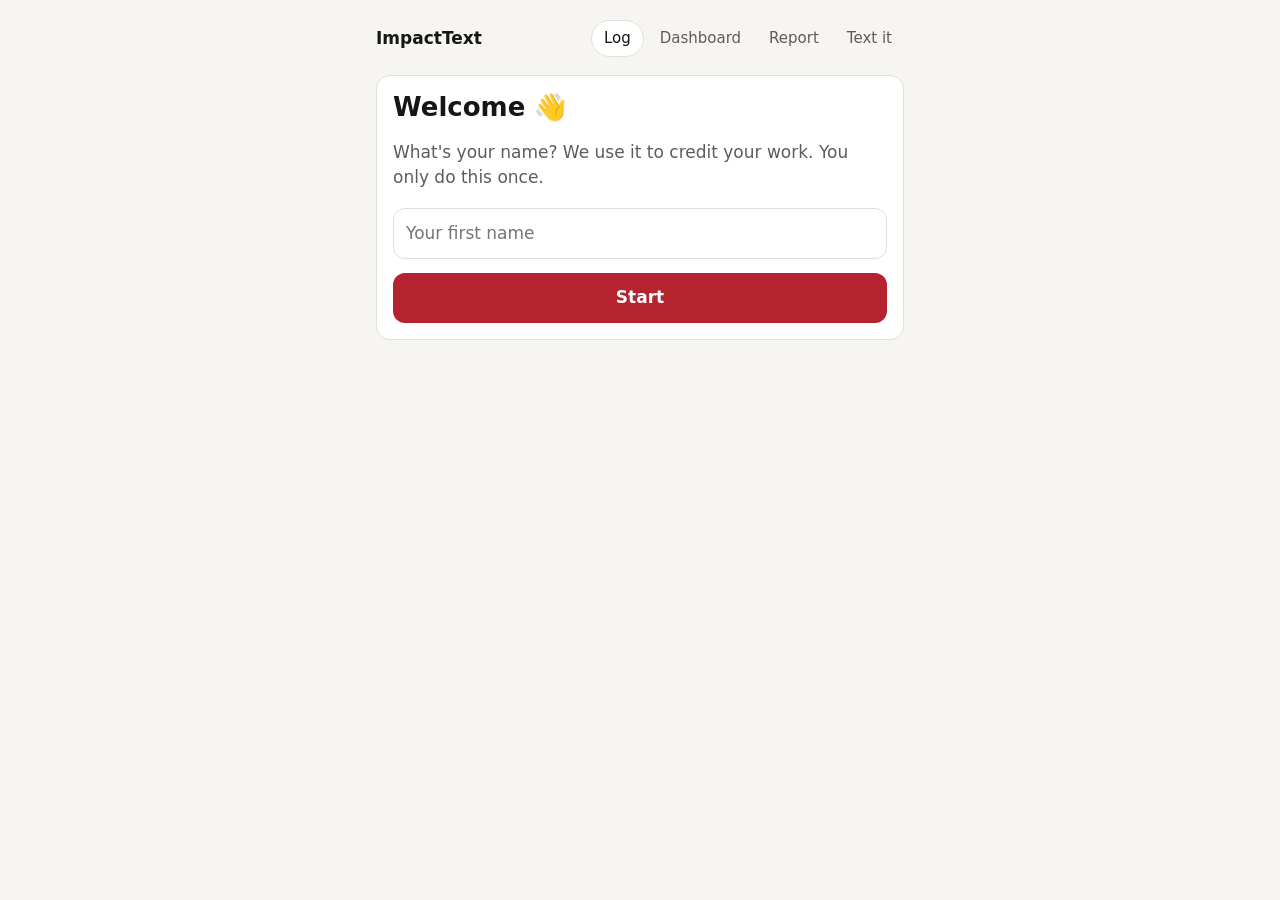
==== static/index.html @ be94c286 "Track 03: ImpactText - log by SMS, voice or web; dashboard, grant report, CSV export, eval Co-Author" ====
<!doctype html>
<html lang="en">
<head>
  <meta charset="utf-8">
  <meta name="viewport" content="width=device-width, initial-scale=1">
  <title>ImpactText · Log</title>
  <link rel="stylesheet" href="/static/style.css">
  <style>
    main { max-width: 560px; }
    .mic { width: 100%; padding: 26px 18px; font-size: 22px; border-radius: 18px; display: flex; gap: 12px; align-items: center; justify-content: center; }
    .mic.listening { background: var(--ok); color: var(--bg); animation: pulse 1.2s infinite; }
    @keyframes pulse { 50% { opacity: .75; } }
    .or { text-align: center; margin: 14px 0; }
    .examples { display: flex; flex-wrap: wrap; gap: 8px; margin-top: 10px; }
    .examples button { font-size: 14px; padding: 6px 12px; font-weight: 400; }
    .save { width: 100%; margin-top: 12px; font-size: 20px; padding: 16px; }
    .done { background: var(--ok-bg); border-color: transparent; margin-top: 16px; }
    .done b { color: var(--ok); }
    .fields { display: grid; grid-template-columns: auto 1fr; gap: 4px 12px; font-size: 15px; margin: 10px 0; }
    .fields dt { color: var(--muted); }
    .fields dd { margin: 0; }
    .row { display: flex; gap: 8px; align-items: center; justify-content: space-between; flex-wrap: wrap; }
  </style>
</head>
<body>
<main>
  <nav>
    <a class="brand" href="/">ImpactText</a>
    <a class="tab" href="/" aria-current="page">Log</a>
    <a class="tab" href="/dashboard">Dashboard</a>
    <a class="tab" href="/report">Report</a>
    <a class="tab" href="/phone">Text it</a>
  </nav>

  <section id="nameStep" class="card hidden">
    <h1>Welcome 👋</h1>
    <p class="muted">What's your name? We use it to credit your work. You only do this once.</p>
    <form id="nameForm" class="grid">
      <input id="nameInput" placeholder="Your first name" autocomplete="given-name" required>
      <button>Start</button>
    </form>
  </section>

  <section id="logStep" class="hidden">
    <div class="row" style="margin-bottom:12px">
      <h1>What did you do?</h1>
      <span class="small muted">Hi <b id="who"></b> · <a href="#" id="notMe">not you?</a></span>
    </div>

    <button id="mic" class="mic" type="button" aria-live="polite">🎤 <span id="micLabel">Tap and talk</span></button>
    <div class="row small muted" style="margin-top:6px">
      <span id="micHint">Say it like you'd tell a friend.</span>
      <label>Language <select id="lang" style="width:auto;padding:4px 8px"><option value="en-US">English</option><option value="es-US">Español</option></select></label>
    </div>

    <p class="or muted small">or type it</p>
    <form id="logForm">
      <textarea id="text" placeholder="Fed 20 kids at Sherman Park after school. Sent one mom to 414 LIFE, need to call her back Friday." required></textarea>
      <div class="examples" aria-label="Examples">
        <button type="button" class="ghost">Fed 25 people at the cookout on 35th &amp; Center</button>
        <button type="button" class="ghost">Shooting near Washington Park, sat with the family 3 hours, connected them to 414 LIFE</button>
        <button type="button" class="ghost">Took 8 teens to play basketball, talked about staying out of beef</button>
      </div>
      <button class="save" id="save">Save</button>
    </form>

    <section id="done" class="card done hidden" aria-live="polite">
      <b>✓ Saved.</b> <span id="doneText"></span>
      <dl class="fields" id="fields"></dl>
      <div class="row">
        <span class="small muted">Something wrong? Undo, fix it, and save again.</span>
        <button class="ghost" id="undo" type="button">Undo</button>
      </div>
    </section>

    <p class="small muted" style="margin-top:24px">No internet data? You can also <a href="/phone">text it</a> to the ComForce number. Names of people you helped are never stored.</p>
  </section>
</main>
<script>
const $ = (id) => document.getElementById(id);
const store = {
  get(k) { try { return localStorage.getItem(k); } catch { return null; } },
  set(k, v) { try { localStorage.setItem(k, v); } catch {} },
  del(k) { try { localStorage.removeItem(k); } catch {} },
};
let worker = store.get('worker');
let lastId = null, lastText = '';
let channel = 'web';

function show() {
  $('nameStep').classList.toggle('hidden', !!worker);
  $('logStep').classList.toggle('hidden', !worker);
  if (worker) $('who').textContent = worker;
}
$('nameForm').onsubmit = (e) => { e.preventDefault(); worker = $('nameInput').value.trim(); if (worker) { store.set('worker', worker); show(); } };
$('notMe').onclick = (e) => { e.preventDefault(); store.del('worker'); worker = null; show(); };
document.querySelectorAll('.examples button').forEach((b) => b.onclick = () => { $('text').value = b.textContent; channel = 'web'; });
$('lang').value = store.get('lang') || 'en-US';
$('lang').onchange = () => store.set('lang', $('lang').value);

// --- voice: free, runs in the browser (Chrome, Edge, Safari). Hidden if unsupported.
const SR = window.SpeechRecognition || window.webkitSpeechRecognition;
if (!SR) { $('mic').classList.add('hidden'); $('micHint').textContent = 'Voice not supported in this browser. Type instead.'; }
let rec = null;
$('mic').onclick = () => {
  if (rec) { rec.stop(); return; }
  rec = new SR(); rec.lang = $('lang').value; rec.interimResults = true; rec.continuous = true;
  const before = $('text').value ? $('text').value + ' ' : '';
  rec.onresult = (ev) => { $('text').value = before + Array.from(ev.results).map((r) => r[0].transcript).join(' '); channel = 'voice'; };
  rec.onend = () => { rec = null; $('mic').classList.remove('listening'); $('micLabel').textContent = 'Tap and talk'; };
  rec.onerror = (ev) => { $('micHint').textContent = ev.error === 'not-allowed' ? 'Allow the microphone to use voice.' : 'Voice stopped. Try again or type.'; };
  rec.start(); $('mic').classList.add('listening'); $('micLabel').textContent = 'Listening… tap when done';
};

const LABEL = { activity_type: 'Activity', people_served: 'People', youth_served: 'Youth', neighborhood: 'Where', referred_to: 'Referred to', outcome: 'Status', follow_up: 'Next step' };
$('logForm').onsubmit = async (e) => {
  e.preventDefault();
  if (rec) rec.stop();
  const text = $('text').value.trim(); if (text.length < 3) return;
  $('save').disabled = true; $('save').textContent = 'Saving…';
  try {
    const r = await fetch('/api/log', { method: 'POST', headers: { 'Content-Type': 'application/json' }, body: JSON.stringify({ text, worker, channel }) });
    if (!r.ok) throw new Error(r.status);
    const { entry } = await r.json();
    lastId = entry.id; lastText = text;
    $('doneText').textContent = entry.summary;
    $('fields').innerHTML = '';
    for (const [k, label] of Object.entries(LABEL)) {
      let v = entry[k];
      if (Array.isArray(v)) v = v.join(', ');
      if (!v || v === 'unknown') continue;
      if (typeof v === 'string') v = v.replaceAll('_', ' ');
      const dt = document.createElement('dt'); dt.textContent = label;
      const dd = document.createElement('dd'); dd.textContent = v;
      $('fields').append(dt, dd);
    }
    $('done').classList.remove('hidden');
    $('text').value = ''; channel = 'web';
  } catch (err) {
    alert('Could not save. Check your connection and try again. Your note is still in the box.');
  } finally {
    $('save').disabled = false; $('save').textContent = 'Save';
  }
};
$('undo').onclick = async () => {
  if (!lastId) return;
  await fetch('/api/entries/' + lastId, { method: 'DELETE' });
  $('done').classList.add('hidden'); lastId = null;
  $('text').value = lastText; $('text').focus();
};
show();
</script>
</body>
</html>
---- static/style.css ----
:root {
  color-scheme: light;
  --bg: #f6f5f2; --card: #ffffff; --ink: #161616; --muted: #5d5c58; --line: #e2e0da;
  --accent: #b4232f; --accent-ink: #ffffff; --ok: #1d7a3a; --ok-bg: #e7f4ea; --warn: #8a5a00; --warn-bg: #fdf3dc;
  --series-1: #2a78d6; --track: #eeece7;
}
@media (prefers-color-scheme: dark) {
  :root:not([data-theme="light"]) {
    color-scheme: dark;
    --bg: #121211; --card: #1c1c1b; --ink: #f0efec; --muted: #b3b2aa; --line: #34332f;
    --accent: #e0525c; --accent-ink: #160406; --ok: #6fd18c; --ok-bg: #16301e; --warn: #f0c060; --warn-bg: #33270d;
    --series-1: #3987e5; --track: #2a2a28;
  }
}
:root[data-theme="dark"] {
  color-scheme: dark;
  --bg: #121211; --card: #1c1c1b; --ink: #f0efec; --muted: #b3b2aa; --line: #34332f;
  --accent: #e0525c; --accent-ink: #160406; --ok: #6fd18c; --ok-bg: #16301e; --warn: #f0c060; --warn-bg: #33270d;
  --series-1: #3987e5; --track: #2a2a28;
}
* { box-sizing: border-box; }
body { margin: 0; font: 17px/1.5 system-ui, -apple-system, "Segoe UI", sans-serif; background: var(--bg); color: var(--ink); }
main { max-width: 1040px; margin: 0 auto; padding: 20px 16px 48px; }
a { color: inherit; }
h1 { font-size: 26px; margin: 0; line-height: 1.2; }
h2 { font-size: 18px; margin: 0 0 12px; }
.muted { color: var(--muted); }
.small { font-size: 14px; }
nav { display: flex; gap: 4px; flex-wrap: wrap; margin-bottom: 18px; align-items: center; }
nav .brand { font-weight: 700; margin-right: auto; text-decoration: none; }
nav a.tab { text-decoration: none; padding: 6px 12px; border-radius: 999px; font-size: 15px; color: var(--muted); }
nav a.tab[aria-current="page"] { background: var(--card); color: var(--ink); border: 1px solid var(--line); }
.card { background: var(--card); border: 1px solid var(--line); border-radius: 14px; padding: 16px; }
.grid { display: grid; gap: 14px; }
button, .btn { font: inherit; border: 0; border-radius: 12px; padding: 12px 18px; cursor: pointer; background: var(--accent); color: var(--accent-ink); font-weight: 600; text-decoration: none; display: inline-block; }
button.ghost, .btn.ghost { background: transparent; color: var(--ink); border: 1px solid var(--line); font-weight: 500; }
button:disabled { opacity: .55; cursor: wait; }
input, textarea, select { font: inherit; color: inherit; background: var(--card); border: 1px solid var(--line); border-radius: 12px; padding: 12px; width: 100%; }
textarea { resize: vertical; min-height: 120px; }
:focus-visible { outline: 3px solid var(--series-1); outline-offset: 2px; }
.pill { display: inline-block; padding: 2px 10px; border-radius: 999px; background: var(--track); font-size: 13px; }
.pill.warn { background: var(--warn-bg); color: var(--warn); }
.pill.ok { background: var(--ok-bg); color: var(--ok); }
.hidden { display: none !important; }
code { overflow-wrap: anywhere; }
html, body { overflow-x: hidden; }
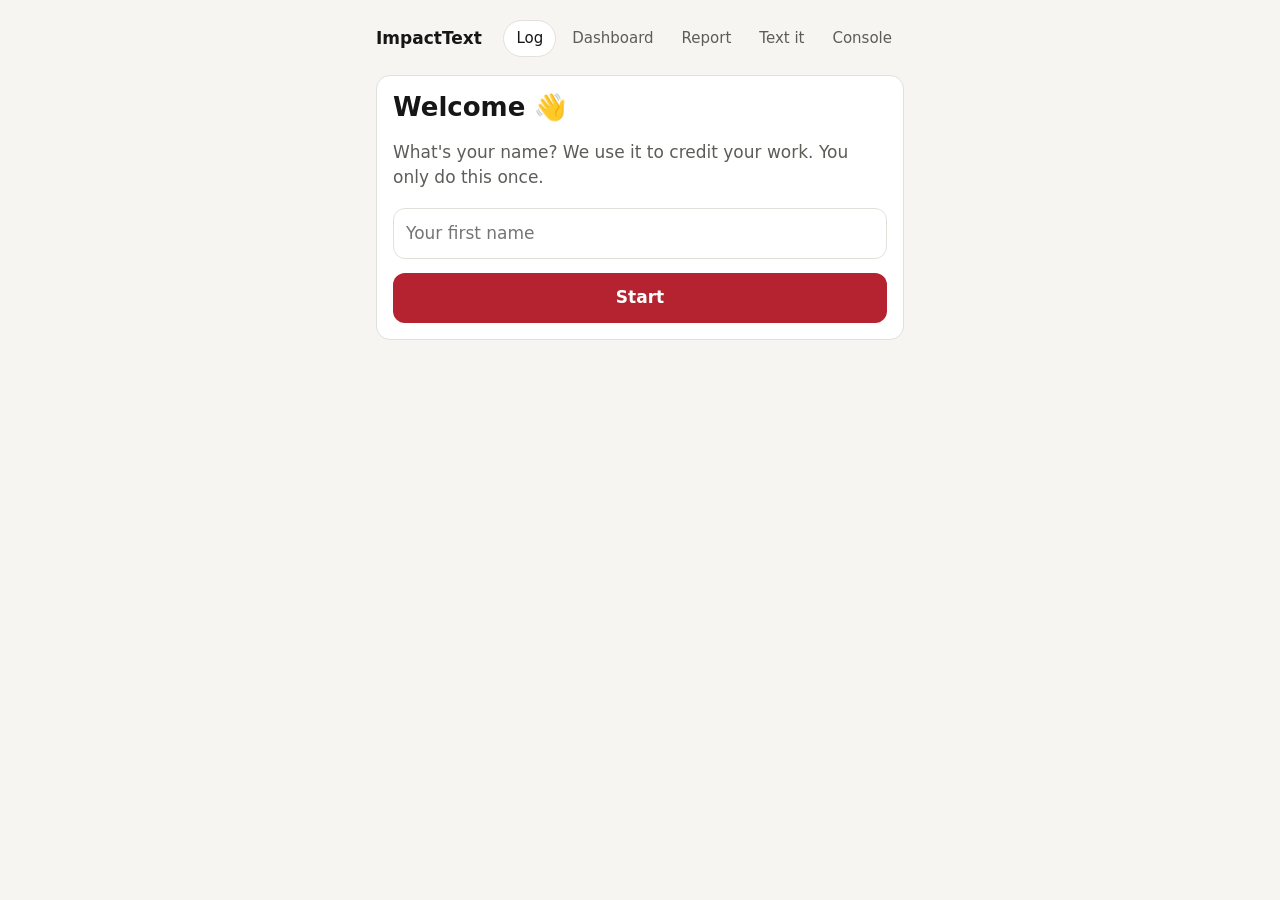
==== commit ba287227: "Testing console at /console: try notes, run evals and robustness, review labels, next-steps checklis" ====
--- a/static/index.html
+++ b/static/index.html
@@ -30,6 +30,7 @@
     <a class="tab" href="/dashboard">Dashboard</a>
     <a class="tab" href="/report">Report</a>
     <a class="tab" href="/phone">Text it</a>
+    <a class="tab" href="/console">Console</a>
   </nav>
 
   <section id="nameStep" class="card hidden">
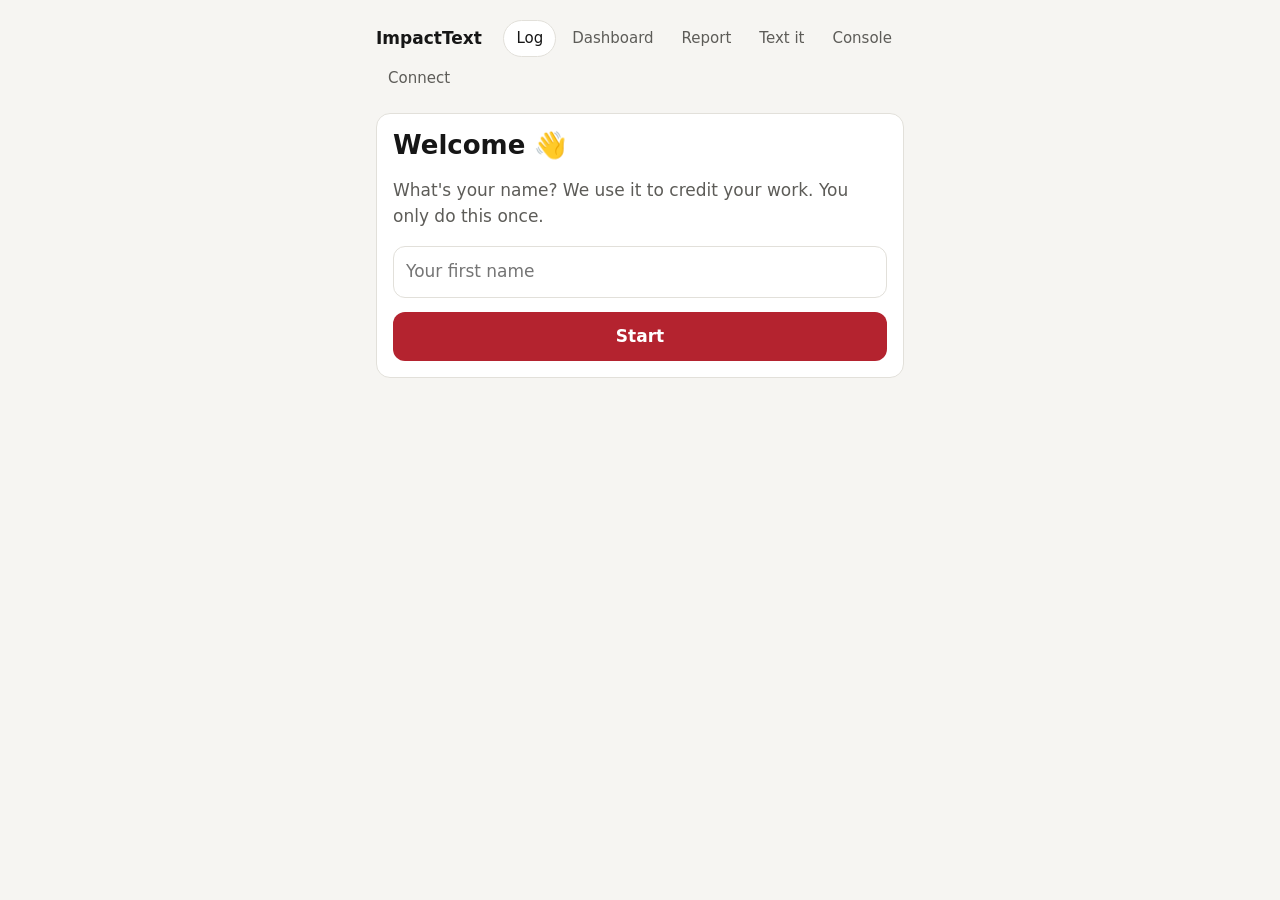
==== commit 46078f6f: "Phone app + Google/Microsoft/Apple calendars and spreadsheets (/connect) - Installable web app (mani" ====
--- a/static/index.html
+++ b/static/index.html
@@ -5,6 +5,14 @@
   <meta name="viewport" content="width=device-width, initial-scale=1">
   <title>ImpactText · Log</title>
   <link rel="stylesheet" href="/static/style.css">
+  <link rel="manifest" href="/manifest.webmanifest">
+  <meta name="theme-color" content="#b4232f">
+  <link rel="icon" href="/static/icons/favicon-32.png" sizes="32x32">
+  <link rel="apple-touch-icon" href="/static/icons/apple-touch-icon.png">
+  <meta name="apple-mobile-web-app-capable" content="yes">
+  <meta name="mobile-web-app-capable" content="yes">
+  <meta name="apple-mobile-web-app-title" content="ImpactText">
+  <script src="/static/pwa.js" defer></script>
   <style>
     main { max-width: 560px; }
     .mic { width: 100%; padding: 26px 18px; font-size: 22px; border-radius: 18px; display: flex; gap: 12px; align-items: center; justify-content: center; }
@@ -31,6 +39,7 @@
     <a class="tab" href="/report">Report</a>
     <a class="tab" href="/phone">Text it</a>
     <a class="tab" href="/console">Console</a>
+    <a class="tab" href="/connect">Connect</a>
   </nav>
 
   <section id="nameStep" class="card hidden">
@@ -74,7 +83,9 @@
       </div>
     </section>
 
-    <p class="small muted" style="margin-top:24px">No internet data? You can also <a href="/phone">text it</a> to the ComForce number. Names of people you helped are never stored.</p>
+    <section id="queued" class="card hidden" aria-live="polite" style="margin-top:16px"></section>
+
+    <p class="small muted" style="margin-top:24px">No signal? Save anyway: the note stays on this phone and is sent when you're back online. No internet data? You can also <a href="/phone">text it</a> to the ComForce number. Names of people you helped are never stored.</p>
   </section>
 </main>
 <script>
@@ -118,6 +129,7 @@
   e.preventDefault();
   if (rec) rec.stop();
   const text = $('text').value.trim(); if (text.length < 3) return;
+  if (navigator.onLine === false) { enqueue(text); return; }
   $('save').disabled = true; $('save').textContent = 'Saving…';
   try {
     const r = await fetch('/api/log', { method: 'POST', headers: { 'Content-Type': 'application/json' }, body: JSON.stringify({ text, worker, channel }) });
@@ -138,7 +150,11 @@
     $('done').classList.remove('hidden');
     $('text').value = ''; channel = 'web';
   } catch (err) {
-    alert('Could not save. Check your connection and try again. Your note is still in the box.');
+    if (err instanceof TypeError) {  // no connection: keep it on the phone instead of losing it
+      enqueue(text);
+    } else {
+      alert('Could not save (' + err.message + '). Your note is still in the box.');
+    }
   } finally {
     $('save').disabled = false; $('save').textContent = 'Save';
   }
@@ -149,7 +165,58 @@
   $('done').classList.add('hidden'); lastId = null;
   $('text').value = lastText; $('text').focus();
 };
+// --- offline: notes saved with no signal wait on this phone and go out when it's back online
+const QKEY = 'impacttext-queue';
+const queue = {
+  all() { try { return JSON.parse(localStorage.getItem(QKEY)) || []; } catch { return []; } },
+  save(q) { try { localStorage.setItem(QKEY, JSON.stringify(q)); return true; } catch { return false; } },
+};
+const today = () => new Date().toLocaleDateString('en-CA');  // YYYY-MM-DD on the phone's own calendar
+function enqueue(text) {
+  const q = queue.all();
+  q.push({ qid: Date.now() + '-' + Math.random().toString(36).slice(2, 7), text, worker, channel, logged_on: today() });
+  if (!queue.save(q)) { alert("No signal, and this browser won't let us keep the note. Copy it somewhere and try later."); return; }
+  $('text').value = ''; channel = 'web';
+  $('done').classList.add('hidden');
+  renderQueue();
+}
+function renderQueue(sent = 0) {
+  const n = queue.all().length, el = $('queued');
+  if (!n && !sent) { el.classList.add('hidden'); return; }
+  el.classList.remove('hidden');
+  el.innerHTML = n
+    ? `<b>📶 ${n} note${n === 1 ? '' : 's'} waiting for signal.</b> <span class="small muted">Saved on this phone. They send by themselves when you're back online.</span> <button class="ghost" type="button" id="retry" style="margin-top:8px;padding:6px 12px;font-size:14px">Try now</button>`
+    : `<b style="color:var(--ok)">✓ Sent ${sent} saved note${sent === 1 ? '' : 's'}.</b> <span class="small muted">Check them on the dashboard.</span>`;
+  const b = document.getElementById('retry'); if (b) b.onclick = flush;
+}
+let flushing = false;
+async function flush() {
+  if (flushing || !queue.all().length) return;
+  flushing = true;
+  let sent = 0;
+  try {
+    for (const item of queue.all()) {
+      const { qid, ...body } = item;
+      const r = await fetch('/api/log', { method: 'POST', headers: { 'Content-Type': 'application/json' }, body: JSON.stringify(body) });
+      if (!r.ok && r.status !== 422) break;  // server trouble: keep it and try later. 422 = the note itself is invalid: drop it
+      queue.save(queue.all().filter((x) => x.qid !== qid));
+      sent += r.ok;
+    }
+  } catch { /* still offline */ }
+  flushing = false;
+  renderQueue(sent);
+}
+window.addEventListener('online', flush);
+document.addEventListener('visibilitychange', () => { if (!document.hidden) flush(); });
+
+// --- Android "Share" to ImpactText (manifest share_target) and links like /?text=...
+const params = new URLSearchParams(location.search);
+const shared = [params.get('title'), params.get('text'), params.get('url')].filter(Boolean).join(' ').trim();
+if (shared) { $('text').value = shared.slice(0, 2000); history.replaceState(null, '', '/'); }
+
 show();
+renderQueue();
+flush();
 </script>
 </body>
 </html>
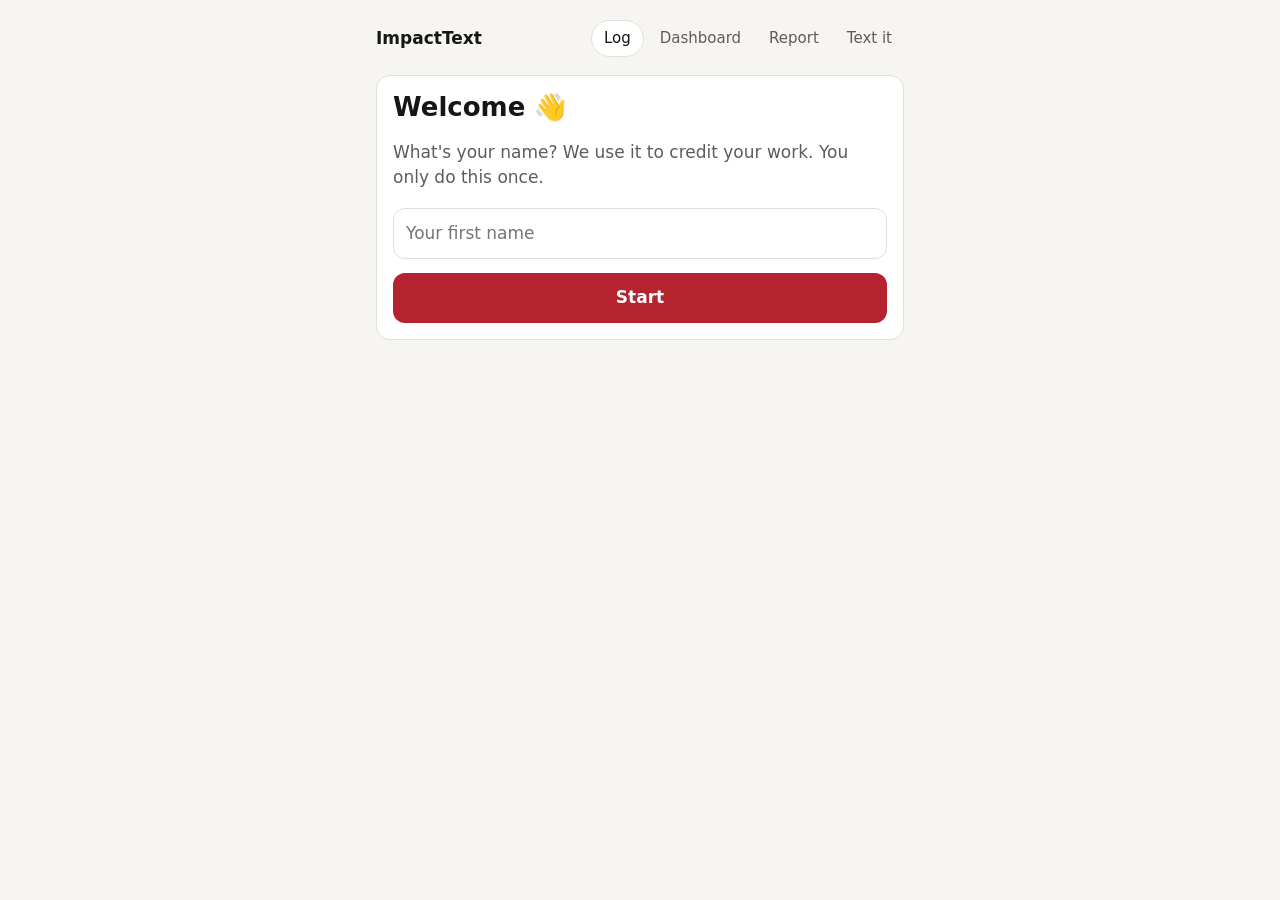
==== commit 33da1768: "Merge pull request #1 from speedysebi/track03-impact-log Track 03: ImpactText – log impact by text, " ====
--- a/static/index.html
+++ b/static/index.html
@@ -5,14 +5,6 @@
   <meta name="viewport" content="width=device-width, initial-scale=1">
   <title>ImpactText · Log</title>
   <link rel="stylesheet" href="/static/style.css">
-  <link rel="manifest" href="/manifest.webmanifest">
-  <meta name="theme-color" content="#b4232f">
-  <link rel="icon" href="/static/icons/favicon-32.png" sizes="32x32">
-  <link rel="apple-touch-icon" href="/static/icons/apple-touch-icon.png">
-  <meta name="apple-mobile-web-app-capable" content="yes">
-  <meta name="mobile-web-app-capable" content="yes">
-  <meta name="apple-mobile-web-app-title" content="ImpactText">
-  <script src="/static/pwa.js" defer></script>
   <style>
     main { max-width: 560px; }
     .mic { width: 100%; padding: 26px 18px; font-size: 22px; border-radius: 18px; display: flex; gap: 12px; align-items: center; justify-content: center; }
@@ -38,8 +30,6 @@
     <a class="tab" href="/dashboard">Dashboard</a>
     <a class="tab" href="/report">Report</a>
     <a class="tab" href="/phone">Text it</a>
-    <a class="tab" href="/console">Console</a>
-    <a class="tab" href="/connect">Connect</a>
   </nav>
 
   <section id="nameStep" class="card hidden">
@@ -83,9 +73,7 @@
       </div>
     </section>
 
-    <section id="queued" class="card hidden" aria-live="polite" style="margin-top:16px"></section>
-
-    <p class="small muted" style="margin-top:24px">No signal? Save anyway: the note stays on this phone and is sent when you're back online. No internet data? You can also <a href="/phone">text it</a> to the ComForce number. Names of people you helped are never stored.</p>
+    <p class="small muted" style="margin-top:24px">No internet data? You can also <a href="/phone">text it</a> to the ComForce number. Names of people you helped are never stored.</p>
   </section>
 </main>
 <script>
@@ -129,7 +117,6 @@
   e.preventDefault();
   if (rec) rec.stop();
   const text = $('text').value.trim(); if (text.length < 3) return;
-  if (navigator.onLine === false) { enqueue(text); return; }
   $('save').disabled = true; $('save').textContent = 'Saving…';
   try {
     const r = await fetch('/api/log', { method: 'POST', headers: { 'Content-Type': 'application/json' }, body: JSON.stringify({ text, worker, channel }) });
@@ -150,11 +137,7 @@
     $('done').classList.remove('hidden');
     $('text').value = ''; channel = 'web';
   } catch (err) {
-    if (err instanceof TypeError) {  // no connection: keep it on the phone instead of losing it
-      enqueue(text);
-    } else {
-      alert('Could not save (' + err.message + '). Your note is still in the box.');
-    }
+    alert('Could not save. Check your connection and try again. Your note is still in the box.');
   } finally {
     $('save').disabled = false; $('save').textContent = 'Save';
   }
@@ -165,58 +148,7 @@
   $('done').classList.add('hidden'); lastId = null;
   $('text').value = lastText; $('text').focus();
 };
-// --- offline: notes saved with no signal wait on this phone and go out when it's back online
-const QKEY = 'impacttext-queue';
-const queue = {
-  all() { try { return JSON.parse(localStorage.getItem(QKEY)) || []; } catch { return []; } },
-  save(q) { try { localStorage.setItem(QKEY, JSON.stringify(q)); return true; } catch { return false; } },
-};
-const today = () => new Date().toLocaleDateString('en-CA');  // YYYY-MM-DD on the phone's own calendar
-function enqueue(text) {
-  const q = queue.all();
-  q.push({ qid: Date.now() + '-' + Math.random().toString(36).slice(2, 7), text, worker, channel, logged_on: today() });
-  if (!queue.save(q)) { alert("No signal, and this browser won't let us keep the note. Copy it somewhere and try later."); return; }
-  $('text').value = ''; channel = 'web';
-  $('done').classList.add('hidden');
-  renderQueue();
-}
-function renderQueue(sent = 0) {
-  const n = queue.all().length, el = $('queued');
-  if (!n && !sent) { el.classList.add('hidden'); return; }
-  el.classList.remove('hidden');
-  el.innerHTML = n
-    ? `<b>📶 ${n} note${n === 1 ? '' : 's'} waiting for signal.</b> <span class="small muted">Saved on this phone. They send by themselves when you're back online.</span> <button class="ghost" type="button" id="retry" style="margin-top:8px;padding:6px 12px;font-size:14px">Try now</button>`
-    : `<b style="color:var(--ok)">✓ Sent ${sent} saved note${sent === 1 ? '' : 's'}.</b> <span class="small muted">Check them on the dashboard.</span>`;
-  const b = document.getElementById('retry'); if (b) b.onclick = flush;
-}
-let flushing = false;
-async function flush() {
-  if (flushing || !queue.all().length) return;
-  flushing = true;
-  let sent = 0;
-  try {
-    for (const item of queue.all()) {
-      const { qid, ...body } = item;
-      const r = await fetch('/api/log', { method: 'POST', headers: { 'Content-Type': 'application/json' }, body: JSON.stringify(body) });
-      if (!r.ok && r.status !== 422) break;  // server trouble: keep it and try later. 422 = the note itself is invalid: drop it
-      queue.save(queue.all().filter((x) => x.qid !== qid));
-      sent += r.ok;
-    }
-  } catch { /* still offline */ }
-  flushing = false;
-  renderQueue(sent);
-}
-window.addEventListener('online', flush);
-document.addEventListener('visibilitychange', () => { if (!document.hidden) flush(); });
-
-// --- Android "Share" to ImpactText (manifest share_target) and links like /?text=...
-const params = new URLSearchParams(location.search);
-const shared = [params.get('title'), params.get('text'), params.get('url')].filter(Boolean).join(' ').trim();
-if (shared) { $('text').value = shared.slice(0, 2000); history.replaceState(null, '', '/'); }
-
 show();
-renderQueue();
-flush();
 </script>
 </body>
 </html>
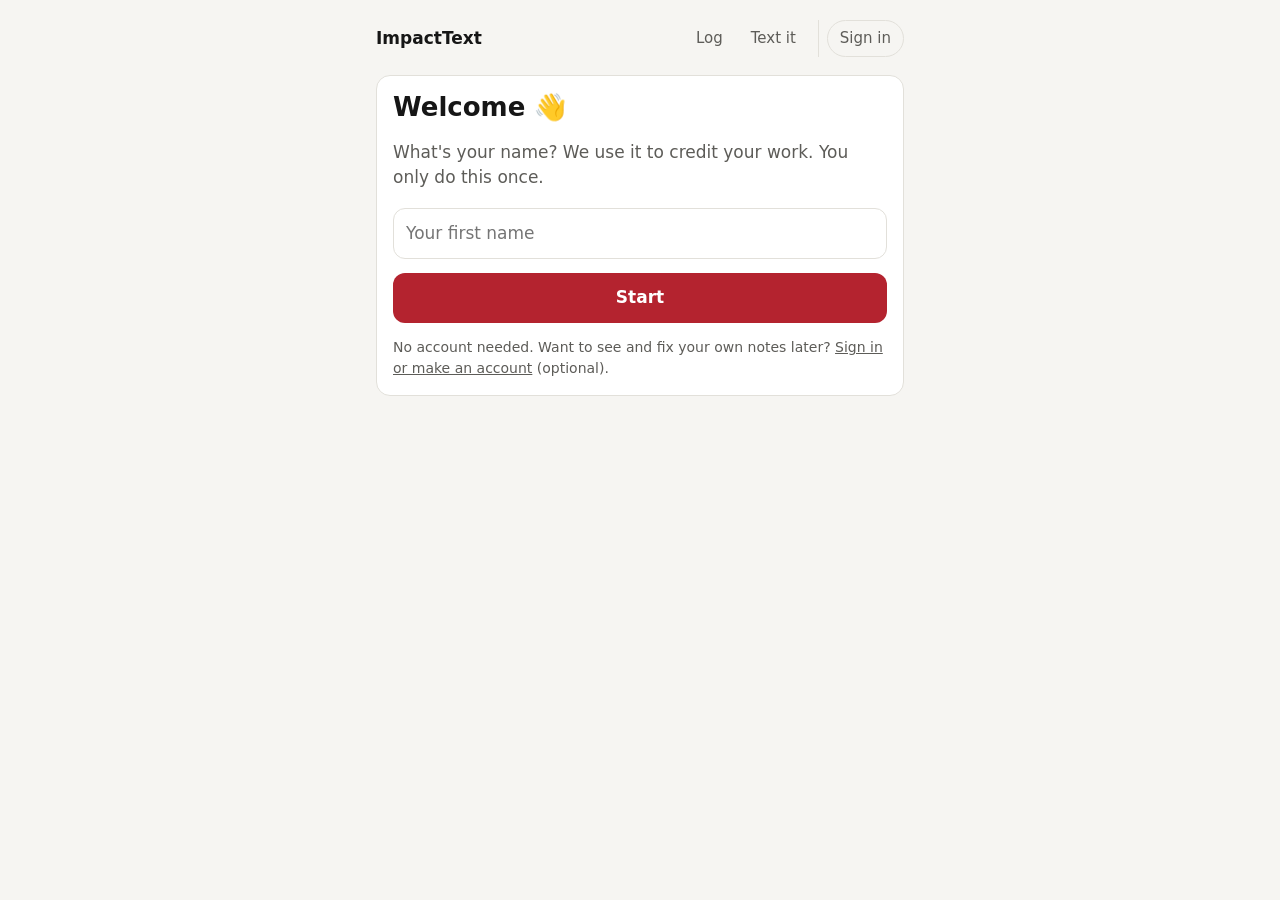
==== commit 47272ffd: "Admin side + regular-person side (sign-in optional), phone-emulation tests, review fixes for #3/#4 R" ====
--- a/static/index.html
+++ b/static/index.html
@@ -5,6 +5,15 @@
   <meta name="viewport" content="width=device-width, initial-scale=1">
   <title>ImpactText · Log</title>
   <link rel="stylesheet" href="/static/style.css">
+  <link rel="manifest" href="/manifest.webmanifest">
+  <meta name="theme-color" content="#b4232f">
+  <link rel="icon" href="/static/icons/favicon-32.png" sizes="32x32">
+  <link rel="apple-touch-icon" href="/static/icons/apple-touch-icon.png">
+  <meta name="apple-mobile-web-app-capable" content="yes">
+  <meta name="mobile-web-app-capable" content="yes">
+  <meta name="apple-mobile-web-app-title" content="ImpactText">
+  <script src="/static/pwa.js" defer></script>
+  <script src="/static/nav.js" defer></script>
   <style>
     main { max-width: 560px; }
     .mic { width: 100%; padding: 26px 18px; font-size: 22px; border-radius: 18px; display: flex; gap: 12px; align-items: center; justify-content: center; }
@@ -24,13 +33,7 @@
 </head>
 <body>
 <main>
-  <nav>
-    <a class="brand" href="/">ImpactText</a>
-    <a class="tab" href="/" aria-current="page">Log</a>
-    <a class="tab" href="/dashboard">Dashboard</a>
-    <a class="tab" href="/report">Report</a>
-    <a class="tab" href="/phone">Text it</a>
-  </nav>
+  <nav data-nav></nav>
 
   <section id="nameStep" class="card hidden">
     <h1>Welcome 👋</h1>
@@ -39,12 +42,13 @@
       <input id="nameInput" placeholder="Your first name" autocomplete="given-name" required>
       <button>Start</button>
     </form>
+    <p class="small muted" style="margin:14px 0 0">No account needed. Want to see and fix your own notes later? <a href="/login?next=/">Sign in or make an account</a> (optional).</p>
   </section>
 
   <section id="logStep" class="hidden">
     <div class="row" style="margin-bottom:12px">
       <h1>What did you do?</h1>
-      <span class="small muted">Hi <b id="who"></b> · <a href="#" id="notMe">not you?</a></span>
+      <span class="small muted">Hi <b id="who"></b> · <a href="#" id="notMe">not you?</a><span id="mineLink" class="hidden"> · <a href="/me">My notes</a></span></span>
     </div>
 
     <button id="mic" class="mic" type="button" aria-live="polite">🎤 <span id="micLabel">Tap and talk</span></button>
@@ -55,7 +59,7 @@
 
     <p class="or muted small">or type it</p>
     <form id="logForm">
-      <textarea id="text" placeholder="Fed 20 kids at Sherman Park after school. Sent one mom to 414 LIFE, need to call her back Friday." required></textarea>
+      <textarea id="text" maxlength="2000" placeholder="Fed 20 kids at Sherman Park after school. Sent one mom to 414 LIFE, need to call her back Friday." required></textarea>
       <div class="examples" aria-label="Examples">
         <button type="button" class="ghost">Fed 25 people at the cookout on 35th &amp; Center</button>
         <button type="button" class="ghost">Shooting near Washington Park, sat with the family 3 hours, connected them to 414 LIFE</button>
@@ -73,7 +77,9 @@
       </div>
     </section>
 
-    <p class="small muted" style="margin-top:24px">No internet data? You can also <a href="/phone">text it</a> to the ComForce number. Names of people you helped are never stored.</p>
+    <section id="queued" class="card hidden" aria-live="polite" style="margin-top:16px"></section>
+
+    <p class="small muted" style="margin-top:24px">No signal? Save anyway: the note stays on this phone and is sent when you're back online. No internet data? You can also <a href="/phone">text it</a> to the ComForce number. Names of people you helped are never stored.</p>
   </section>
 </main>
 <script>
@@ -84,16 +90,30 @@
   del(k) { try { localStorage.removeItem(k); } catch {} },
 };
 let worker = store.get('worker');
-let lastId = null, lastText = '';
+let lastId = null, lastText = '', lastUndo = '';
 let channel = 'web';
+let account = null;  // signed in (optional): notes are credited to the account and show on My notes
 
 function show() {
+  if (account) worker = account;
   $('nameStep').classList.toggle('hidden', !!worker);
   $('logStep').classList.toggle('hidden', !worker);
   if (worker) $('who').textContent = worker;
-}
+  $('notMe').textContent = account ? 'sign out' : 'not you?';
+  $('mineLink').classList.toggle('hidden', !account);
+}
+document.addEventListener('me', (ev) => {
+  const me = ev.detail;
+  account = me.signed_in && me.name !== 'Admin' ? me.name : null;
+  show();
+});
 $('nameForm').onsubmit = (e) => { e.preventDefault(); worker = $('nameInput').value.trim(); if (worker) { store.set('worker', worker); show(); } };
-$('notMe').onclick = (e) => { e.preventDefault(); store.del('worker'); worker = null; show(); };
+$('notMe').onclick = async (e) => {
+  e.preventDefault();
+  if (account) { await fetch('/api/auth/logout', { method: 'POST' }).catch(() => {}); account = null; store.del('worker'); location.reload(); return; }
+  store.del('worker'); worker = null; show();
+};
+const newId = () => (crypto.randomUUID ? crypto.randomUUID() : Date.now() + '-' + Math.random().toString(36).slice(2, 10)).replace(/[^A-Za-z0-9_-]/g, '');
 document.querySelectorAll('.examples button').forEach((b) => b.onclick = () => { $('text').value = b.textContent; channel = 'web'; });
 $('lang').value = store.get('lang') || 'en-US';
 $('lang').onchange = () => store.set('lang', $('lang').value);
@@ -117,12 +137,14 @@
   e.preventDefault();
   if (rec) rec.stop();
   const text = $('text').value.trim(); if (text.length < 3) return;
+  const client_id = newId();  // same id if this note is resent later, so it can't count twice
+  if (navigator.onLine === false) { enqueue(text, client_id); return; }
   $('save').disabled = true; $('save').textContent = 'Saving…';
   try {
-    const r = await fetch('/api/log', { method: 'POST', headers: { 'Content-Type': 'application/json' }, body: JSON.stringify({ text, worker, channel }) });
+    const r = await fetch('/api/log', { method: 'POST', headers: { 'Content-Type': 'application/json' }, body: JSON.stringify({ text, worker, channel, client_id }) });
     if (!r.ok) throw new Error(r.status);
-    const { entry } = await r.json();
-    lastId = entry.id; lastText = text;
+    const { entry, undo_token } = await r.json();
+    lastId = entry.id; lastText = text; lastUndo = undo_token;
     $('doneText').textContent = entry.summary;
     $('fields').innerHTML = '';
     for (const [k, label] of Object.entries(LABEL)) {
@@ -137,18 +159,78 @@
     $('done').classList.remove('hidden');
     $('text').value = ''; channel = 'web';
   } catch (err) {
-    alert('Could not save. Check your connection and try again. Your note is still in the box.');
+    if (err instanceof TypeError) {  // no connection: keep it on the phone instead of losing it
+      enqueue(text, client_id);
+    } else {
+      alert('Could not save (' + err.message + '). Your note is still in the box.');
+    }
   } finally {
     $('save').disabled = false; $('save').textContent = 'Save';
   }
 };
 $('undo').onclick = async () => {
   if (!lastId) return;
-  await fetch('/api/entries/' + lastId, { method: 'DELETE' });
-  $('done').classList.add('hidden'); lastId = null;
-  $('text').value = lastText; $('text').focus();
-};
+  $('undo').disabled = true;
+  try {
+    const r = await fetch('/api/entries/' + lastId, { method: 'DELETE', headers: { 'X-Undo-Token': lastUndo } });
+    if (!r.ok && r.status !== 404) { alert("Couldn't undo that one. Ask an admin to remove it."); return; }
+    $('done').classList.add('hidden'); lastId = null;
+    $('text').value = lastText; $('text').focus();
+  } catch { alert('No connection, so it could not be undone yet. Try again in a moment.'); }
+  finally { $('undo').disabled = false; }
+};
+// --- offline: notes saved with no signal wait on this phone and go out when it's back online
+const QKEY = 'impacttext-queue';
+const queue = {
+  all() { try { return JSON.parse(localStorage.getItem(QKEY)) || []; } catch { return []; } },
+  save(q) { try { localStorage.setItem(QKEY, JSON.stringify(q)); return true; } catch { return false; } },
+};
+const today = () => new Date().toLocaleDateString('en-CA');  // YYYY-MM-DD on the phone's own calendar
+function enqueue(text, client_id) {
+  const q = queue.all();
+  q.push({ qid: client_id, client_id, text: text.slice(0, 2000), worker, channel, logged_on: today() });
+  if (!queue.save(q)) { alert("No signal, and this browser won't let us keep the note. Copy it somewhere and try later."); return; }
+  $('text').value = ''; channel = 'web';
+  $('done').classList.add('hidden');
+  renderQueue();
+}
+function renderQueue(sent = 0) {
+  const n = queue.all().length, el = $('queued');
+  if (!n && !sent) { el.classList.add('hidden'); return; }
+  el.classList.remove('hidden');
+  el.innerHTML = n
+    ? `<b>📶 ${n} note${n === 1 ? '' : 's'} waiting for signal.</b> <span class="small muted">Saved on this phone. They send by themselves when you're back online.</span> <button class="ghost" type="button" id="retry" style="margin-top:8px;padding:6px 12px;font-size:14px">Try now</button>`
+    : `<b style="color:var(--ok)">✓ Sent ${sent} saved note${sent === 1 ? '' : 's'}.</b> <span class="small muted">Check them on the dashboard.</span>`;
+  const b = document.getElementById('retry'); if (b) b.onclick = flush;
+}
+let flushing = false;
+async function flush() {
+  if (flushing || !queue.all().length) return;
+  flushing = true;
+  let sent = 0;
+  try {
+    for (const item of queue.all()) {
+      const { qid, ...body } = item;
+      const r = await fetch('/api/log', { method: 'POST', headers: { 'Content-Type': 'application/json' }, body: JSON.stringify(body) });
+      if (!r.ok && r.status !== 422) break;  // server trouble: keep it and try later. 422 = the note itself is invalid: drop it
+      queue.save(queue.all().filter((x) => x.qid !== qid));
+      sent += r.ok;
+    }
+  } catch { /* still offline */ }
+  flushing = false;
+  renderQueue(sent);
+}
+window.addEventListener('online', flush);
+document.addEventListener('visibilitychange', () => { if (!document.hidden) flush(); });
+
+// --- Android "Share" to ImpactText (manifest share_target) and links like /?text=...
+const params = new URLSearchParams(location.search);
+const shared = [params.get('title'), params.get('text'), params.get('url')].filter(Boolean).join(' ').trim();
+if (shared) { $('text').value = shared.slice(0, 2000); history.replaceState(null, '', '/'); }
+
 show();
+renderQueue();
+flush();
 </script>
 </body>
 </html>
--- a/static/style.css
+++ b/static/style.css
@@ -44,3 +44,16 @@
 .hidden { display: none !important; }
 code { overflow-wrap: anywhere; }
 html, body { overflow-x: hidden; }
+nav .tabs { display: flex; gap: 4px; order: 1; }
+nav .account { display: inline-flex; gap: 6px; align-items: center; order: 2; margin-left: 6px; padding-left: 8px; border-left: 1px solid var(--line); }
+nav .who { color: var(--muted); max-width: 12em; overflow: hidden; text-overflow: ellipsis; white-space: nowrap; }
+nav .linkish { background: none; border: 0; font: inherit; font-size: 15px; color: var(--muted); padding: 6px 10px; font-weight: 400; cursor: pointer; }
+nav .signin { color: var(--ink); border: 1px solid var(--line); }
+.pill.admin { background: var(--ink); color: var(--bg); font-size: 12px; padding: 1px 8px; }
+@media (max-width: 640px) {
+  /* phone: brand + account on top, tabs on one row below that scrolls sideways instead of wrapping */
+  nav .account { margin-left: 0; padding-left: 0; border-left: 0; }
+  nav .tabs { order: 3; flex: 1 0 100%; overflow-x: auto; scrollbar-width: none; margin: 2px -16px 0; padding: 2px 16px; }
+  nav .tabs::-webkit-scrollbar { display: none; }
+  nav .tabs a.tab { white-space: nowrap; }
+}
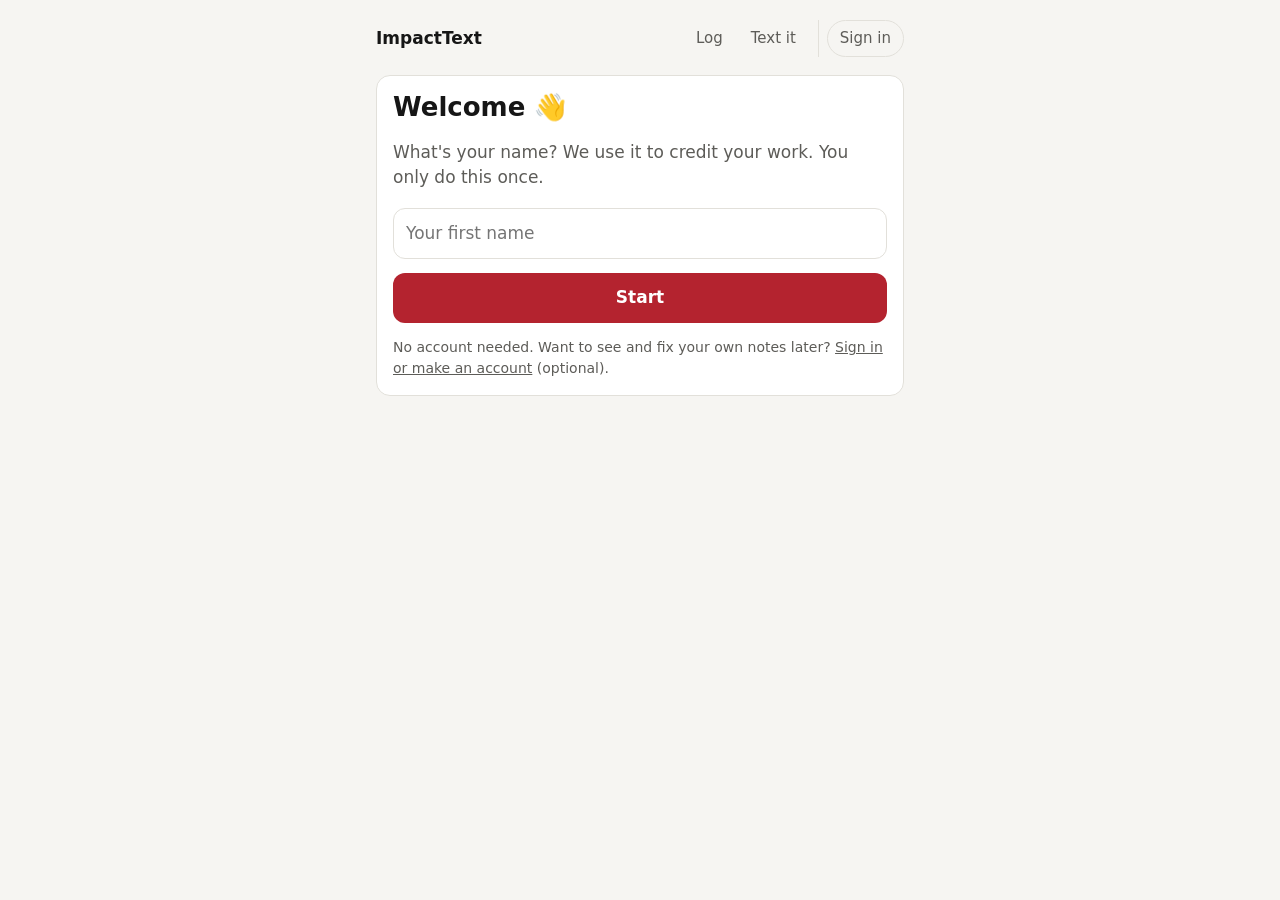
==== commit 290a17b1: "Explain critical application and CI behavior" ====
--- a/static/index.html
+++ b/static/index.html
@@ -213,6 +213,7 @@
       const { qid, ...body } = item;
       const r = await fetch('/api/log', { method: 'POST', headers: { 'Content-Type': 'application/json' }, body: JSON.stringify(body) });
       if (!r.ok && r.status !== 422) break;  // server trouble: keep it and try later. 422 = the note itself is invalid: drop it
+      // Read the queue again because another note may have been added while the request was in flight.
       queue.save(queue.all().filter((x) => x.qid !== qid));
       sent += r.ok;
     }
--- a/static/style.css
+++ b/static/style.css
@@ -46,14 +46,18 @@
 html, body { overflow-x: hidden; }
 nav .tabs { display: flex; gap: 4px; order: 1; }
 nav .account { display: inline-flex; gap: 6px; align-items: center; order: 2; margin-left: 6px; padding-left: 8px; border-left: 1px solid var(--line); }
-nav .who { color: var(--muted); max-width: 12em; overflow: hidden; text-overflow: ellipsis; white-space: nowrap; }
+nav .who { color: var(--muted); text-decoration: none; max-width: 14em; overflow: hidden; text-overflow: ellipsis; white-space: nowrap; }
 nav .linkish { background: none; border: 0; font: inherit; font-size: 15px; color: var(--muted); padding: 6px 10px; font-weight: 400; cursor: pointer; }
 nav .signin { color: var(--ink); border: 1px solid var(--line); }
 .pill.admin { background: var(--ink); color: var(--bg); font-size: 12px; padding: 1px 8px; }
 @media (max-width: 640px) {
   /* phone: brand + account on top, tabs on one row below that scrolls sideways instead of wrapping */
-  nav .account { margin-left: 0; padding-left: 0; border-left: 0; }
+  nav .account { margin-left: 0; padding-left: 0; border-left: 0; min-width: 0; flex: 0 1 auto; }
+  /* small phones / big text: the name+badge shrinks (…) instead of pushing "Sign out" off the screen */
+  nav .brand { flex: none; }
+  nav .who { min-width: 0; flex: 0 1 auto; }
+  nav .account .linkish, nav .account .signin { flex: none; padding: 6px 8px; }
   nav .tabs { order: 3; flex: 1 0 100%; overflow-x: auto; scrollbar-width: none; margin: 2px -16px 0; padding: 2px 16px; }
   nav .tabs::-webkit-scrollbar { display: none; }
   nav .tabs a.tab { white-space: nowrap; }
-}+}.sr-only { position: absolute; width: 1px; height: 1px; overflow: hidden; clip: rect(0 0 0 0); white-space: nowrap; }
